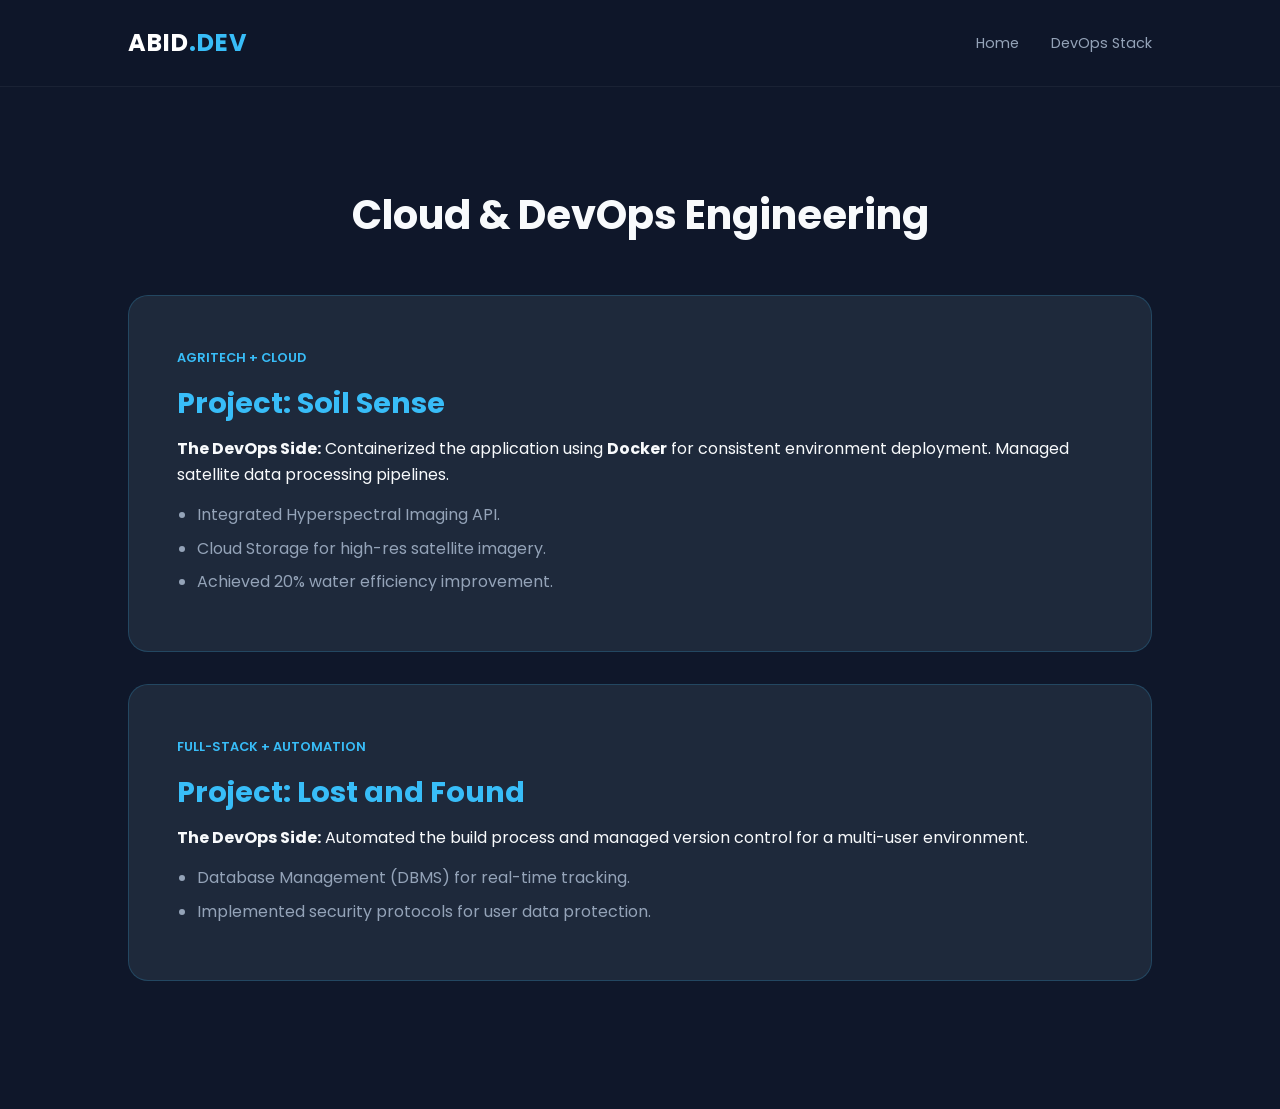
==== projects.html @ 41139a8c "DevOps Update: Added dedicated projects page and LinkedIn integration" ====
<!DOCTYPE html>
<html lang="en">
<head>
    <meta charset="UTF-8">
    <meta name="viewport" content="width=device-width, initial-scale=1.0">
    <title>Technical Projects | Abid Abdulla</title>
    <link rel="stylesheet" href="style.css">
    <link href="https://fonts.googleapis.com/css2?family=Poppins:wght@300;400;600&display=swap" rel="stylesheet">
</head>
<body>
    <nav>
        <div class="logo"><a href="index.html" style="color:white; text-decoration:none;">ABID<span class="highlight">.DEV</span></a></div>
        <ul>
            <li><a href="index.html">Home</a></li>
            <li><a href="#devops">DevOps Stack</a></li>
        </ul>
    </nav>

    <section class="container">
        <h2 class="section-title">Cloud & DevOps Engineering</h2>
        
        <div class="project-detail-card">
            <span class="project-tag">AgriTech + Cloud</span>
            <h3>Project: Soil Sense</h3>
            <p><strong>The DevOps Side:</strong> Containerized the application using <strong>Docker</strong> for consistent environment deployment. Managed satellite data processing pipelines.</p>
            <ul>
                <li>Integrated Hyperspectral Imaging API.</li>
                <li>Cloud Storage for high-res satellite imagery.</li>
                <li>Achieved 20% water efficiency improvement.</li>
            </ul>
        </div>

        <div class="project-detail-card">
            <span class="project-tag">Full-Stack + Automation</span>
            <h3>Project: Lost and Found</h3>
            <p><strong>The DevOps Side:</strong> Automated the build process and managed version control for a multi-user environment.</p>
            <ul>
                <li>Database Management (DBMS) for real-time tracking.</li>
                <li>Implemented security protocols for user data protection.</li>
            </ul>
        </div>
    </section>
</body>
</html>
---- style.css ----
:root {
    --primary: #38bdf8;
    --bg-dark: #0f172a;
    --bg-card: #1e293b;
    --text-main: #f8fafc;
    --text-dim: #94a3b8;
}

* {
    margin: 0;
    padding: 0;
    box-sizing: border-box;
    font-family: 'Poppins', sans-serif;
    scroll-behavior: smooth;
}

body {
    background-color: var(--bg-dark);
    color: var(--text-main);
    line-height: 1.6;
}

/* Navbar */
nav {
    display: flex;
    justify-content: space-between;
    align-items: center;
    padding: 1.5rem 10%;
    background: rgba(15, 23, 42, 0.95);
    backdrop-filter: blur(10px);
    position: sticky;
    top: 0;
    z-index: 1000;
    border-bottom: 1px solid rgba(255,255,255,0.05);
}

.logo { font-size: 1.5rem; font-weight: 700; letter-spacing: 1px; }
.highlight { color: var(--primary); }

nav ul { display: flex; list-style: none; }
nav ul li { margin-left: 2rem; }
nav ul li a { text-decoration: none; color: var(--text-dim); transition: 0.3s; font-size: 0.9rem; }
nav ul li a:hover { color: var(--primary); }

/* Hero Section */
.hero {
    height: 90vh;
    display: flex;
    align-items: center;
    justify-content: center;
    text-align: center;
    padding: 0 10%;
}

.badge {
    background: rgba(56, 189, 248, 0.1);
    color: var(--primary);
    padding: 5px 15px;
    border-radius: 50px;
    font-size: 0.8rem;
    font-weight: 600;
    border: 1px solid var(--primary);
}

.hero h1 { font-size: 4.5rem; margin: 1rem 0; line-height: 1.1; }
.hero h3 { font-size: 1.5rem; color: var(--text-dim); margin-bottom: 1.5rem; }
.hero p { max-width: 700px; margin: 0 auto 2rem; color: var(--text-dim); }

/* Buttons */
.btn {
    padding: 0.8rem 2.2rem;
    border-radius: 8px;
    text-decoration: none;
    background: var(--primary);
    color: var(--bg-dark);
    font-weight: 600;
    transition: 0.4s;
    display: inline-block;
}

.btn-outline {
    background: transparent;
    border: 1px solid var(--primary);
    color: var(--primary);
    margin-left: 1rem;
}

.btn:hover { transform: translateY(-3px); box-shadow: 0 10px 20px rgba(56, 189, 248, 0.2); }

/* Section Styles */
.container { padding: 6rem 10%; }
.section-title { font-size: 2.5rem; margin-bottom: 3rem; text-align: center; }

/* Skills Cards */
.skills-grid {
    display: grid;
    grid-template-columns: repeat(auto-fit, minmax(280px, 1fr));
    gap: 2rem;
}

.skill-card {
    background: var(--bg-card);
    padding: 2.5rem;
    border-radius: 16px;
    border: 1px solid rgba(255,255,255,0.05);
    transition: 0.3s;
}

.skill-card:hover { border-color: var(--primary); background: #243046; }

/* Project List */
.project-list { display: flex; flex-direction: column; gap: 2rem; }
.project-item {
    background: linear-gradient(90deg, #1e293b 0%, #0f172a 100%);
    padding: 2.5rem;
    border-radius: 16px;
    border-left: 4px solid var(--primary);
}

.project-tag { color: var(--primary); font-size: 0.8rem; font-weight: 600; text-transform: uppercase; }

/* Experience Section */
.exp-wrapper { border-left: 2px solid #334155; padding-left: 2rem; }
.exp-item { margin-bottom: 2rem; position: relative; }
.exp-item::before {
    content: '';
    position: absolute;
    left: -2.45rem;
    top: 0.5rem;
    height: 12px;
    width: 12px;
    background: var(--primary);
    border-radius: 50%;
}

footer { text-align: center; padding: 3rem; color: var(--text-dim); font-size: 0.9rem; }

/* Responsive */
@media (max-width: 768px) {
    .hero h1 { font-size: 3rem; }
    nav ul { display: none; }
}

.project-detail-card {
    background: #1e293b;
    padding: 3rem;
    border-radius: 20px;
    margin-bottom: 2rem;
    border: 1px solid rgba(56, 189, 248, 0.2);
}

.project-detail-card h3 {
    color: var(--primary);
    font-size: 1.8rem;
    margin: 10px 0;
}

.project-detail-card ul {
    margin-top: 15px;
    padding-left: 20px;
    color: var(--text-dim);
}

.project-detail-card ul li {
    margin-bottom: 8px;
}
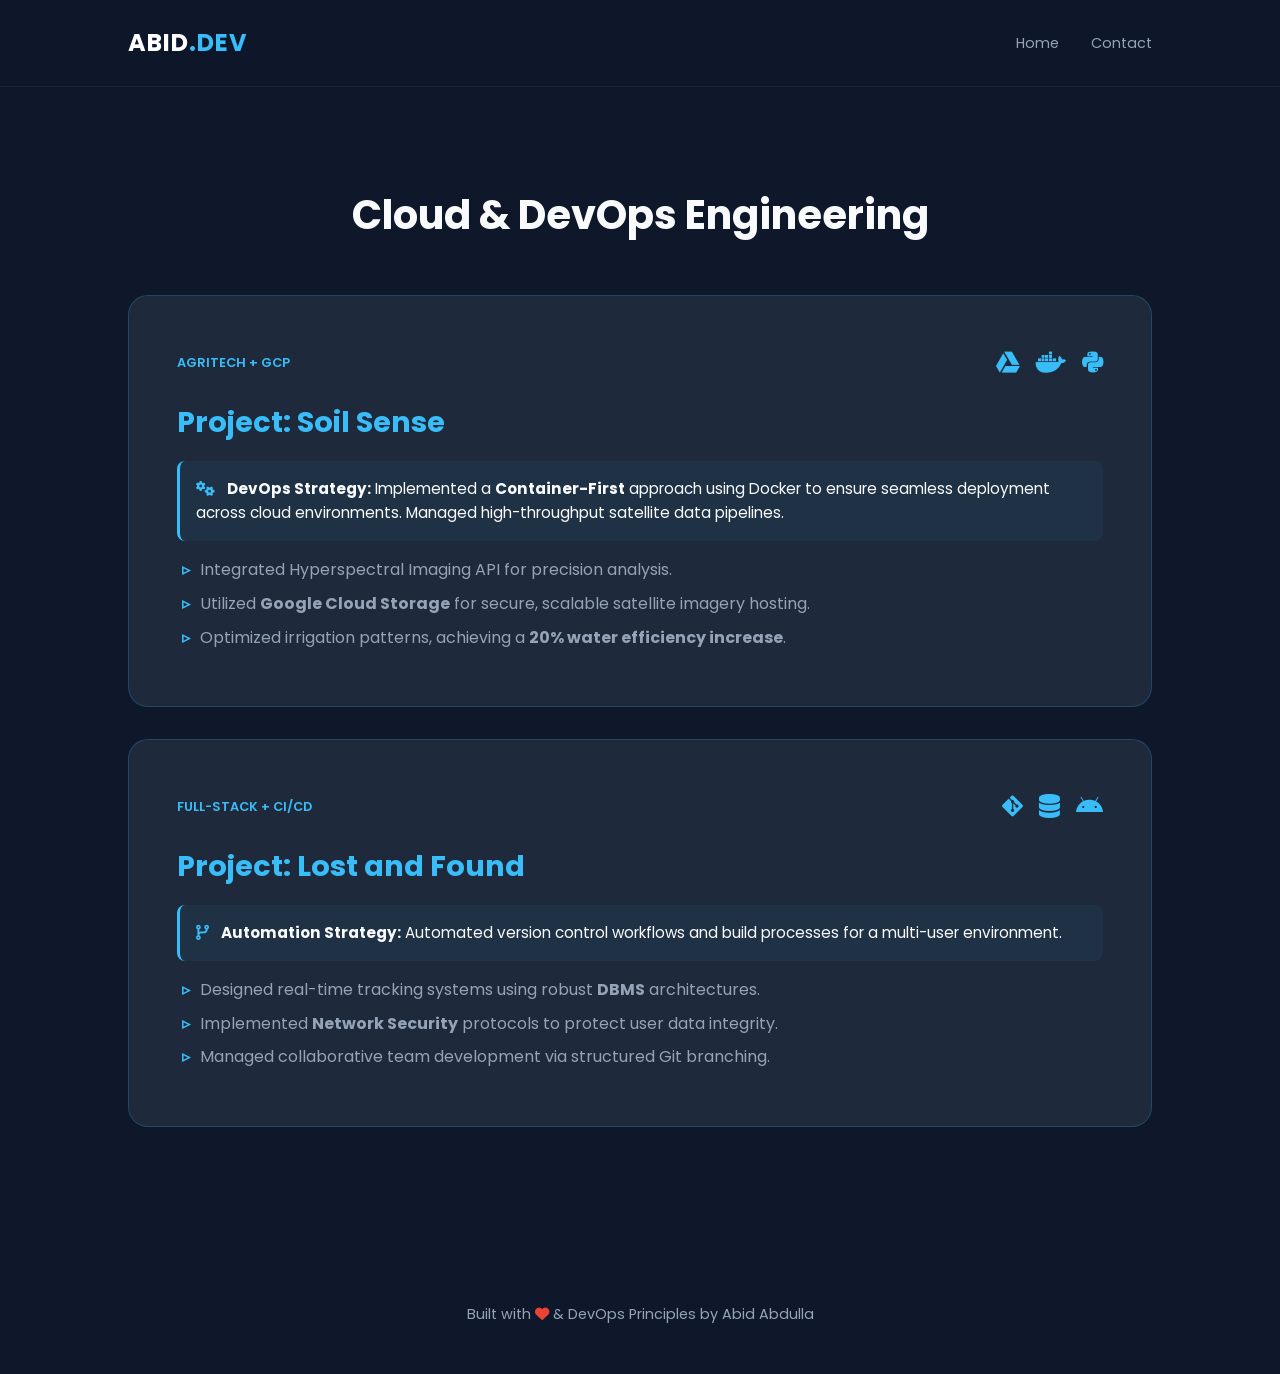
==== commit 13ebbc67: "UI: Added DevOps-themed project cards and icon styling" ====
--- a/projects.html
+++ b/projects.html
@@ -6,13 +6,14 @@
     <title>Technical Projects | Abid Abdulla</title>
     <link rel="stylesheet" href="style.css">
     <link href="https://fonts.googleapis.com/css2?family=Poppins:wght@300;400;600&display=swap" rel="stylesheet">
+    <link rel="stylesheet" href="https://cdnjs.cloudflare.com/ajax/libs/font-awesome/6.0.0/css/all.min.css">
 </head>
 <body>
     <nav>
         <div class="logo"><a href="index.html" style="color:white; text-decoration:none;">ABID<span class="highlight">.DEV</span></a></div>
         <ul>
             <li><a href="index.html">Home</a></li>
-            <li><a href="#devops">DevOps Stack</a></li>
+            <li><a href="contact.html">Contact</a></li>
         </ul>
     </nav>
 
@@ -20,25 +21,50 @@
         <h2 class="section-title">Cloud & DevOps Engineering</h2>
         
         <div class="project-detail-card">
-            <span class="project-tag">AgriTech + Cloud</span>
+            <div class="card-header">
+                <span class="project-tag">AgriTech + GCP</span>
+                <div class="tech-icons">
+                    <i class="fab fa-google-drive" title="Google Cloud"></i>
+                    <i class="fab fa-docker" title="Docker"></i>
+                    <i class="fab fa-python" title="Python"></i>
+                </div>
+            </div>
             <h3>Project: Soil Sense</h3>
-            <p><strong>The DevOps Side:</strong> Containerized the application using <strong>Docker</strong> for consistent environment deployment. Managed satellite data processing pipelines.</p>
+            <p class="devops-focus">
+                <i class="fas fa-cogs"></i> <strong>DevOps Strategy:</strong> 
+                Implemented a <strong>Container-First</strong> approach using Docker to ensure seamless deployment across cloud environments. Managed high-throughput satellite data pipelines.
+            </p>
             <ul>
-                <li>Integrated Hyperspectral Imaging API.</li>
-                <li>Cloud Storage for high-res satellite imagery.</li>
-                <li>Achieved 20% water efficiency improvement.</li>
+                <li>Integrated Hyperspectral Imaging API for precision analysis.</li>
+                <li>Utilized <strong>Google Cloud Storage</strong> for secure, scalable satellite imagery hosting.</li>
+                <li>Optimized irrigation patterns, achieving a <strong>20% water efficiency increase</strong>.</li>
             </ul>
         </div>
 
         <div class="project-detail-card">
-            <span class="project-tag">Full-Stack + Automation</span>
+            <div class="card-header">
+                <span class="project-tag">Full-Stack + CI/CD</span>
+                <div class="tech-icons">
+                    <i class="fab fa-git-alt" title="Git"></i>
+                    <i class="fas fa-database" title="DBMS"></i>
+                    <i class="fab fa-android" title="App Dev"></i>
+                </div>
+            </div>
             <h3>Project: Lost and Found</h3>
-            <p><strong>The DevOps Side:</strong> Automated the build process and managed version control for a multi-user environment.</p>
+            <p class="devops-focus">
+                <i class="fas fa-code-branch"></i> <strong>Automation Strategy:</strong> 
+                Automated version control workflows and build processes for a multi-user environment.
+            </p>
             <ul>
-                <li>Database Management (DBMS) for real-time tracking.</li>
-                <li>Implemented security protocols for user data protection.</li>
+                <li>Designed real-time tracking systems using robust <strong>DBMS</strong> architectures.</li>
+                <li>Implemented <strong>Network Security</strong> protocols to protect user data integrity.</li>
+                <li>Managed collaborative team development via structured Git branching.</li>
             </ul>
         </div>
     </section>
+
+    <footer>
+        <p>Built with <i class="fas fa-heart" style="color: #EA4335;"></i> & DevOps Principles by Abid Abdulla</p>
+    </footer>
 </body>
 </html>
--- a/style.css
+++ b/style.css
@@ -163,4 +163,76 @@
 
 .project-detail-card ul li {
     margin-bottom: 8px;
+}
+
+.contact-card {
+    max-width: 600px;
+    margin: 0 auto;
+    background: var(--bg-card);
+    padding: 3rem;
+    border-radius: 20px;
+    border: 1px solid rgba(56, 189, 248, 0.1);
+}
+
+.form-group {
+    margin-bottom: 1.5rem;
+    text-align: left;
+}
+
+.form-group label {
+    display: block;
+    margin-bottom: 0.5rem;
+    color: var(--primary);
+}
+
+.form-group input, .form-group textarea {
+    width: 100%;
+    padding: 0.8rem;
+    background: #0f172a;
+    border: 1px solid #334155;
+    color: white;
+    border-radius: 8px;
+}
+
+/* Projects Page Specifics */
+.card-header {
+    display: flex;
+    justify-content: space-between;
+    align-items: center;
+    margin-bottom: 1rem;
+}
+
+.tech-icons {
+    font-size: 1.5rem;
+    color: var(--primary);
+}
+
+.tech-icons i {
+    margin-left: 10px;
+}
+
+.devops-focus {
+    background: rgba(56, 189, 248, 0.05);
+    padding: 1rem;
+    border-radius: 8px;
+    margin: 1rem 0;
+    border-left: 3px solid var(--primary);
+    font-size: 0.95rem;
+}
+
+.devops-focus i {
+    margin-right: 8px;
+    color: var(--primary);
+}
+
+.project-detail-card ul {
+    list-style: none;
+    padding-left: 5px;
+}
+
+.project-detail-card ul li::before {
+    content: "▹";
+    color: var(--primary);
+    margin-right: 10px;
+    font-weight: bold;
 }
